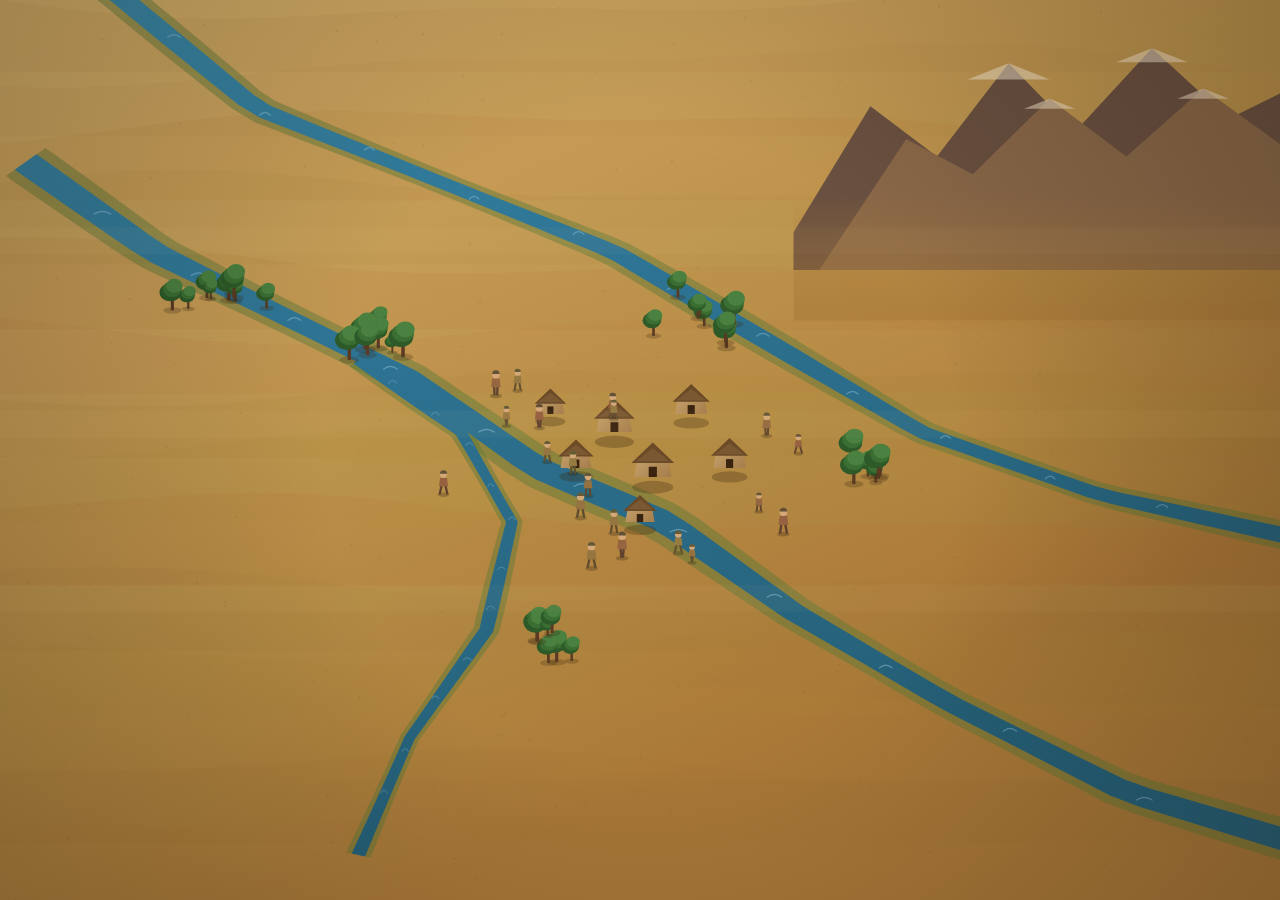
==== game.html @ 50766730 "Add main game screen with sand board and settlement Wire Begin Game to a full-viewport canvas board " ====
<!DOCTYPE html>
<html lang="en">
<head>
  <meta charset="UTF-8">
  <meta name="viewport" content="width=device-width, initial-scale=1.0">
  <title>Fertile Crescent — Game</title>
  <link rel="preconnect" href="https://fonts.googleapis.com">
  <link rel="preconnect" href="https://fonts.gstatic.com" crossorigin>
  <link href="https://fonts.googleapis.com/css2?family=Cinzel:wght@400;600;700&family=Crimson+Pro:ital,wght@0,400;0,600;1,400&display=swap" rel="stylesheet">
  <link rel="stylesheet" href="css/styles.css">
</head>
<body>
  <main class="game">
    <canvas id="game-board" aria-label="Fertile Crescent game board"></canvas>
  </main>
  <script src="js/game.js"></script>
</body>
</html>
---- css/styles.css ----
*,
*::before,
*::after {
  box-sizing: border-box;
  margin: 0;
  padding: 0;
}

html,
body {
  width: 100%;
  height: 100%;
  overflow: hidden;
}

body {
  font-family: "Crimson Pro", Georgia, serif;
  background: #1a0f08;
}

.landing {
  position: relative;
  width: 100%;
  height: 100%;
}

#scene {
  display: block;
  width: 100%;
  height: 100%;
}

.overlay {
  position: absolute;
  inset: 0;
  display: flex;
  flex-direction: column;
  align-items: center;
  justify-content: center;
  gap: 1rem;
  pointer-events: none;
  text-align: center;
  padding: 2rem;
}

.title {
  font-family: "Cinzel", "Times New Roman", serif;
  font-size: clamp(2.5rem, 8vw, 5.5rem);
  font-weight: 700;
  letter-spacing: 0.12em;
  text-transform: uppercase;
  color: #f4e4c8;
  text-shadow:
    0 2px 4px rgba(0, 0, 0, 0.6),
    0 0 40px rgba(255, 200, 120, 0.35),
    0 0 80px rgba(255, 160, 60, 0.2);
  animation: title-glow 4s ease-in-out infinite alternate;
}

.subtitle {
  font-size: clamp(1rem, 2.5vw, 1.35rem);
  font-style: italic;
  color: rgba(244, 228, 200, 0.75);
  letter-spacing: 0.2em;
  text-transform: lowercase;
  margin-bottom: 1.5rem;
}

.begin-btn {
  pointer-events: auto;
  font-family: "Cinzel", "Times New Roman", serif;
  font-size: clamp(0.95rem, 2vw, 1.15rem);
  font-weight: 600;
  letter-spacing: 0.18em;
  text-transform: uppercase;
  color: #2a1a0a;
  background: linear-gradient(180deg, #e8c87a 0%, #c9a04a 45%, #a67c2e 100%);
  border: 2px solid rgba(255, 230, 180, 0.5);
  border-radius: 4px;
  padding: 1rem 2.75rem;
  cursor: pointer;
  box-shadow:
    0 4px 20px rgba(0, 0, 0, 0.45),
    inset 0 1px 0 rgba(255, 255, 255, 0.35);
  transition:
    transform 0.2s ease,
    box-shadow 0.2s ease,
    background 0.2s ease;
}

.begin-btn:hover {
  transform: translateY(-2px);
  background: linear-gradient(180deg, #f0d48a 0%, #d4ad5a 45%, #b88a38 100%);
  box-shadow:
    0 8px 28px rgba(0, 0, 0, 0.5),
    0 0 24px rgba(255, 200, 100, 0.25),
    inset 0 1px 0 rgba(255, 255, 255, 0.4);
}

.begin-btn:active {
  transform: translateY(0);
  box-shadow:
    0 2px 12px rgba(0, 0, 0, 0.4),
    inset 0 1px 0 rgba(255, 255, 255, 0.25);
}

.begin-btn:focus-visible {
  outline: 2px solid #f4e4c8;
  outline-offset: 4px;
}

@keyframes title-glow {
  from {
    text-shadow:
      0 2px 4px rgba(0, 0, 0, 0.6),
      0 0 40px rgba(255, 200, 120, 0.35),
      0 0 80px rgba(255, 160, 60, 0.2);
  }
  to {
    text-shadow:
      0 2px 4px rgba(0, 0, 0, 0.6),
      0 0 50px rgba(255, 210, 140, 0.5),
      0 0 100px rgba(255, 170, 70, 0.3);
  }
}

/* —— Game board —— */
.game {
  position: relative;
  width: 100%;
  height: 100%;
  background: #a87838;
}

#game-board {
  display: block;
  width: 100%;
  height: 100%;
}
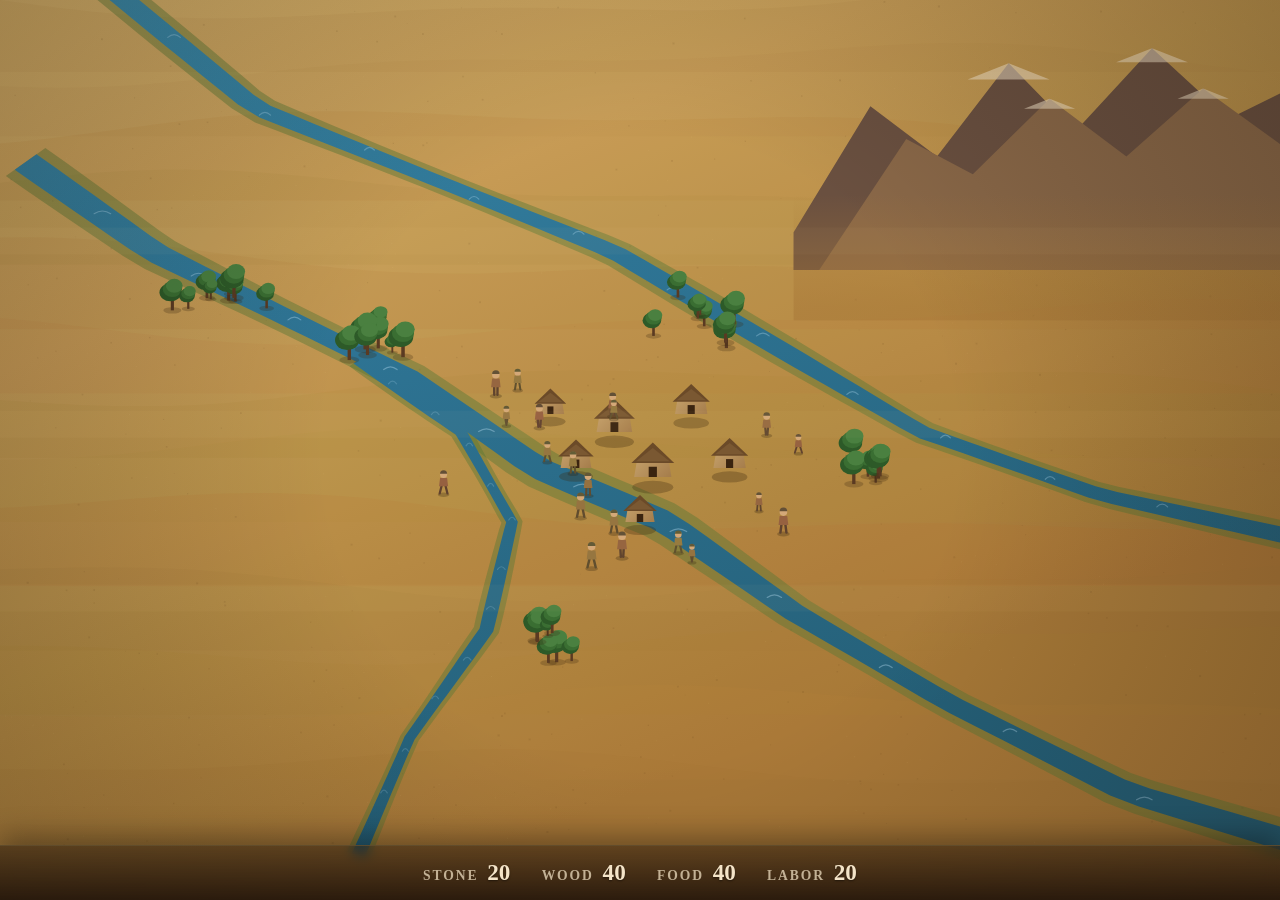
==== commit 309703b1: "Add bottom resource bar with starting stockpiles Show Stone, Wood, Food, and Labor on the game board" ====
--- a/game.html
+++ b/game.html
@@ -12,7 +12,28 @@
 <body>
   <main class="game">
     <canvas id="game-board" aria-label="Fertile Crescent game board"></canvas>
+    <aside class="resource-bar" aria-label="Resources">
+      <ul class="resource-list">
+        <li class="resource" data-resource="stone">
+          <span class="resource-label">Stone</span>
+          <span class="resource-value" id="resource-stone">20</span>
+        </li>
+        <li class="resource" data-resource="wood">
+          <span class="resource-label">Wood</span>
+          <span class="resource-value" id="resource-wood">40</span>
+        </li>
+        <li class="resource" data-resource="food">
+          <span class="resource-label">Food</span>
+          <span class="resource-value" id="resource-food">40</span>
+        </li>
+        <li class="resource" data-resource="labor">
+          <span class="resource-label">Labor</span>
+          <span class="resource-value" id="resource-labor">20</span>
+        </li>
+      </ul>
+    </aside>
   </main>
+  <script src="js/resources.js"></script>
   <script src="js/game.js"></script>
 </body>
 </html>
--- a/css/styles.css
+++ b/css/styles.css
@@ -137,3 +137,74 @@
   width: 100%;
   height: 100%;
 }
+
+.resource-bar {
+  position: absolute;
+  left: 0;
+  right: 0;
+  bottom: 0;
+  z-index: 2;
+  padding: 0.65rem 1rem calc(0.65rem + env(safe-area-inset-bottom, 0px));
+  background: linear-gradient(
+    180deg,
+    rgba(42, 26, 12, 0.55) 0%,
+    rgba(28, 16, 8, 0.88) 100%
+  );
+  border-top: 1px solid rgba(232, 200, 122, 0.28);
+  box-shadow: 0 -8px 28px rgba(0, 0, 0, 0.35);
+  backdrop-filter: blur(6px);
+}
+
+.resource-list {
+  list-style: none;
+  display: flex;
+  flex-wrap: wrap;
+  justify-content: center;
+  align-items: stretch;
+  gap: 0.5rem 1.25rem;
+  max-width: 52rem;
+  margin: 0 auto;
+}
+
+.resource {
+  display: flex;
+  align-items: baseline;
+  gap: 0.55rem;
+  min-width: 5.5rem;
+  padding: 0.2rem 0.35rem;
+}
+
+.resource-label {
+  font-family: "Cinzel", "Times New Roman", serif;
+  font-size: clamp(0.7rem, 1.6vw, 0.85rem);
+  font-weight: 600;
+  letter-spacing: 0.14em;
+  text-transform: uppercase;
+  color: rgba(244, 228, 200, 0.72);
+}
+
+.resource-value {
+  font-family: "Crimson Pro", Georgia, serif;
+  font-size: clamp(1.15rem, 2.6vw, 1.45rem);
+  font-weight: 600;
+  color: #f4e4c8;
+  min-width: 1.5ch;
+  text-shadow: 0 1px 2px rgba(0, 0, 0, 0.45);
+  transition: color 0.25s ease, transform 0.25s ease;
+}
+
+.resource-value.is-updated {
+  color: #e8c87a;
+  transform: translateY(-1px);
+}
+
+@media (max-width: 480px) {
+  .resource-list {
+    gap: 0.35rem 0.75rem;
+  }
+
+  .resource {
+    min-width: 4.5rem;
+    gap: 0.4rem;
+  }
+}
